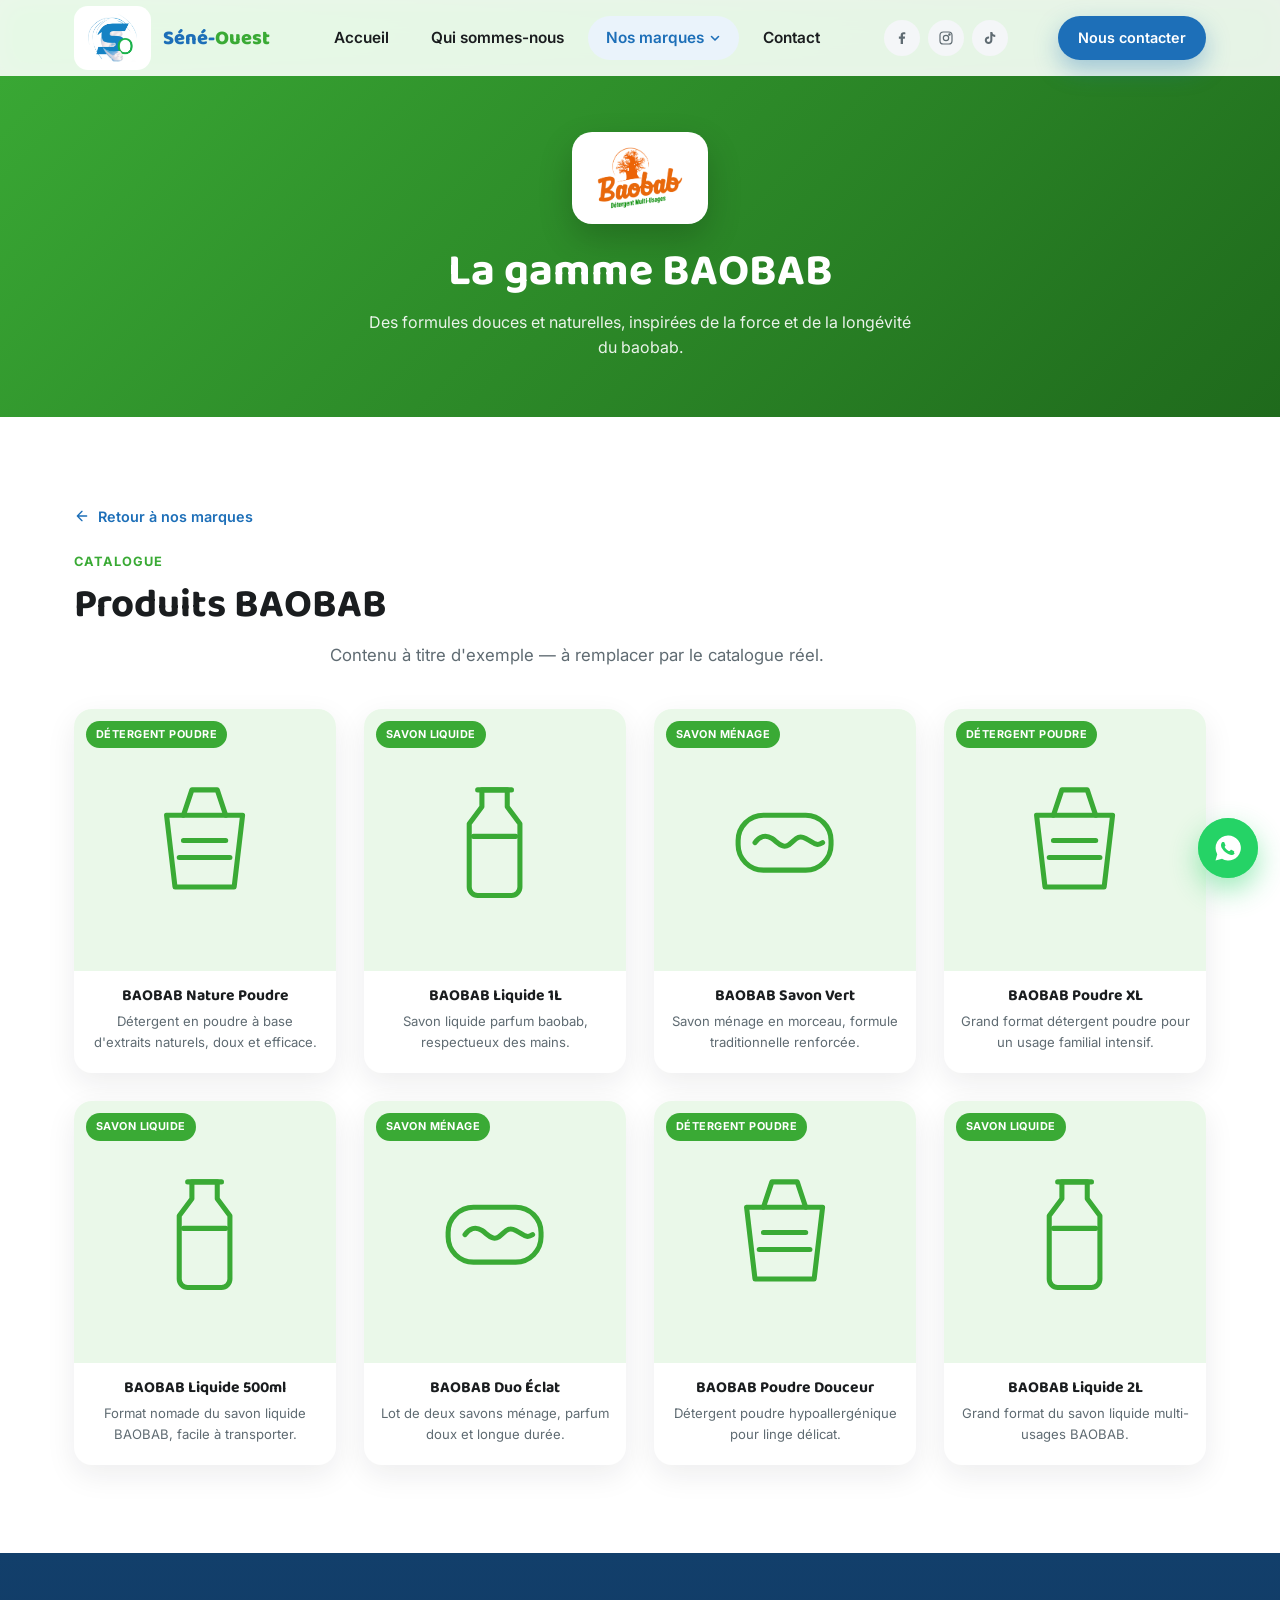
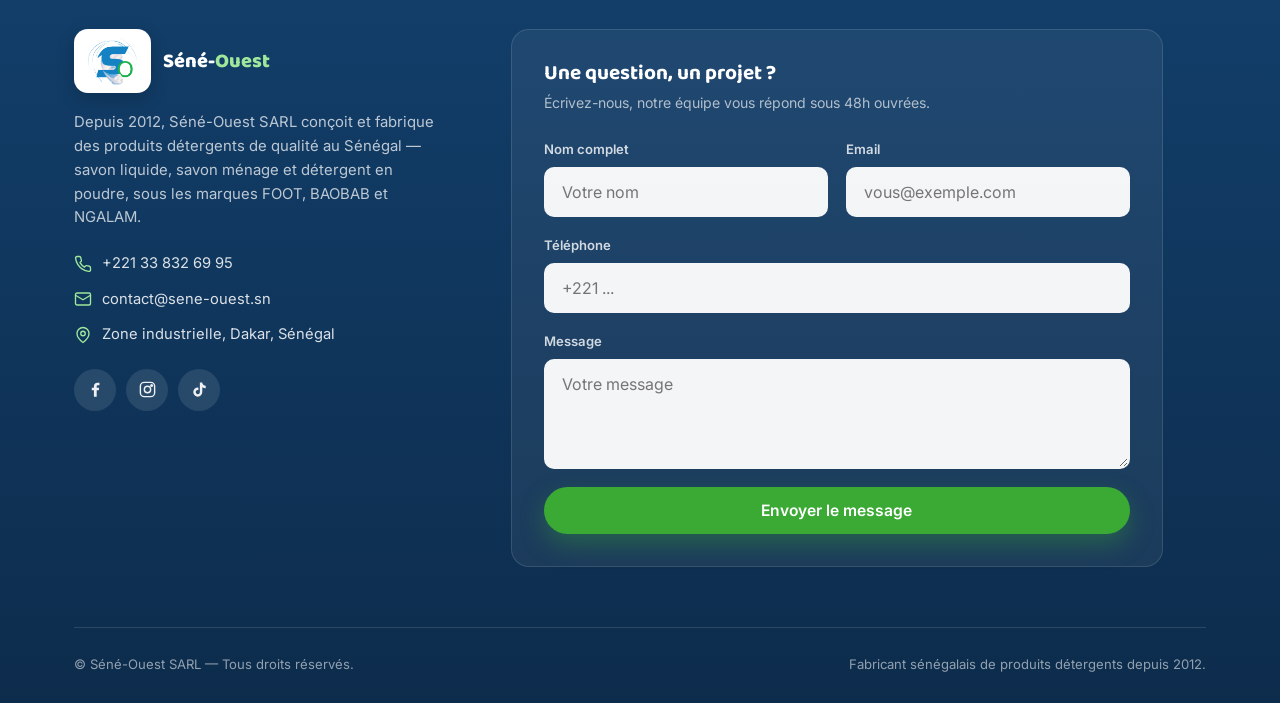
==== baobab.html @ f4e83b1d "Site Séné-Ouest - version initiale" ====
<!DOCTYPE html>
<html lang="fr">
<head>
<meta charset="UTF-8">
<meta name="viewport" content="width=device-width, initial-scale=1.0">
<title>BAOBAB — Nos produits | Séné-Ouest SARL</title>
<meta name="description" content="Découvrez la gamme BAOBAB : savon liquide, savon ménage en morceaux et détergent en poudre par Séné-Ouest SARL.">
<link rel="icon" type="image/png" href="img/favicon.png">
<link rel="stylesheet" href="css/style.css">
<style>
  [data-products-grid] .product-media { background:#eaf8e9; color:#3AAA35; }
  [data-products-grid] .product-tag { background:#3AAA35; }
</style>
</head>
<body data-page="baobab">

<div id="site-header"></div>

<main>

  <section class="brand-hero brand-hero--baobab">
    <div class="container">
      <span class="brand-hero-badge"><img src="img/brand-baobab.png" alt="Logo BAOBAB"></span>
      <h1>La gamme BAOBAB</h1>
      <p>Des formules douces et naturelles, inspirées de la force et de la longévité du baobab.</p>
    </div>
  </section>

  <section class="section">
    <div class="container">
      <a href="nos-marques.html" class="back-link">
        <svg viewBox="0 0 24 24" fill="none" stroke="currentColor" stroke-width="2" stroke-linecap="round" stroke-linejoin="round"><path d="M19 12H5M12 19l-7-7 7-7"/></svg>
        Retour à nos marques
      </a>

      <div class="section-header reveal" style="text-align:left;margin-bottom:36px">
        <span class="eyebrow">Catalogue</span>
        <h2 class="section-title">Produits BAOBAB</h2>
        <p class="section-subtitle mt-0">Contenu à titre d'exemple — à remplacer par le catalogue réel.</p>
      </div>

      <div class="products-grid" data-products-grid="baobab"></div>
    </div>
  </section>

</main>

<div id="site-footer"></div>

<script src="js/main.js"></script>
<script src="js/products.js"></script>
</body>
</html>
---- css/style.css ----
/* ==========================================================================
   Séné-Ouest SARL — Site vitrine
   Charte : bleu #1D6FB8 / vert #3AAA35, fond blanc dominant
   ========================================================================== */

@import url('https://fonts.googleapis.com/css2?family=Baloo+2:wght@500;600;700;800&family=Inter:wght@400;500;600;700&display=swap');

:root {
  --blue: #1D6FB8;
  --blue-dark: #15578f;
  --blue-light: #eaf3fb;
  --green: #3AAA35;
  --green-dark: #2e8a2a;
  --green-light: #eaf8e9;
  --dark: #1a1d1f;
  --gray: #5f6b72;
  --gray-light: #f4f6f8;
  --white: #ffffff;
  --radius: 18px;
  --radius-sm: 10px;
  --shadow: 0 10px 30px rgba(20, 30, 40, 0.08);
  --shadow-hover: 0 18px 40px rgba(20, 30, 40, 0.16);
  --ease: cubic-bezier(.4, 0, .2, 1);
  --header-h: 76px;
}

* { margin: 0; padding: 0; box-sizing: border-box; }

html { scroll-behavior: smooth; scroll-padding-top: var(--header-h); }

body {
  font-family: 'Inter', system-ui, sans-serif;
  color: var(--dark);
  background: var(--white);
  line-height: 1.6;
  -webkit-font-smoothing: antialiased;
}

h1, h2, h3, h4, .font-title {
  font-family: 'Baloo 2', 'Inter', sans-serif;
  font-weight: 700;
  line-height: 1.15;
  color: var(--dark);
}

a { color: inherit; text-decoration: none; }
img { max-width: 100%; display: block; }
ul { list-style: none; }
button { font-family: inherit; cursor: pointer; border: none; background: none; }
input, textarea, select { font-family: inherit; font-size: 1rem; }

.container {
  width: 100%;
  max-width: 1180px;
  margin-inline: auto;
  padding-inline: 24px;
}

.section { padding: 88px 0; }
.section--tight { padding: 56px 0; }
.section--alt { background: var(--gray-light); }

.eyebrow {
  display: inline-block;
  font-weight: 700;
  font-size: 0.8rem;
  letter-spacing: .08em;
  text-transform: uppercase;
  color: var(--green);
  margin-bottom: 10px;
}

.section-title {
  font-size: clamp(1.7rem, 3.2vw, 2.5rem);
  margin-bottom: 14px;
}

.section-subtitle {
  color: var(--gray);
  font-size: 1.05rem;
  max-width: 620px;
  margin-bottom: 40px;
}

.section-header { text-align: center; }
.section-header .section-subtitle { margin-inline: auto; }

/* ---------- Buttons ---------- */
.btn {
  display: inline-flex;
  align-items: center;
  justify-content: center;
  gap: 8px;
  padding: 14px 30px;
  border-radius: 999px;
  font-weight: 600;
  font-size: 0.98rem;
  transition: transform .28s var(--ease), box-shadow .28s var(--ease), background-color .28s var(--ease), color .28s var(--ease);
  white-space: nowrap;
}
.btn:active { transform: translateY(1px) scale(.98); }

.btn-primary {
  background: var(--blue);
  color: var(--white);
  box-shadow: 0 10px 24px rgba(29, 111, 184, .35);
}
.btn-primary:hover { background: var(--blue-dark); transform: translateY(-3px); box-shadow: 0 16px 30px rgba(29, 111, 184, .4); }

.btn-accent {
  background: var(--green);
  color: var(--white);
  box-shadow: 0 10px 24px rgba(58, 170, 53, .35);
}
.btn-accent:hover { background: var(--green-dark); transform: translateY(-3px); box-shadow: 0 16px 30px rgba(58, 170, 53, .4); }

.btn-outline {
  background: transparent;
  color: var(--white);
  border: 2px solid rgba(255,255,255,.85);
}
.btn-outline:hover { background: rgba(255,255,255,.15); transform: translateY(-3px); }

.btn-outline-dark {
  background: transparent;
  color: var(--blue);
  border: 2px solid var(--blue);
}
.btn-outline-dark:hover { background: var(--blue); color: var(--white); transform: translateY(-3px); }

.btn-sm { padding: 10px 20px; font-size: .9rem; }
.btn-block { width: 100%; }

/* ==========================================================================
   Header / Navigation
   ========================================================================== */
.site-header {
  position: fixed;
  inset-inline: 0;
  top: 0;
  height: var(--header-h);
  display: flex;
  align-items: center;
  background: rgba(255,255,255,.9);
  backdrop-filter: saturate(180%) blur(14px);
  z-index: 1000;
  transition: box-shadow .3s var(--ease), background-color .3s var(--ease);
}
.site-header.is-scrolled { box-shadow: 0 4px 20px rgba(20,30,40,.08); background: rgba(255,255,255,.97); }

.site-header .container {
  display: flex;
  align-items: center;
  justify-content: space-between;
  height: 100%;
}

.brand { display: flex; align-items: center; gap: 12px; flex-shrink: 0; }
.brand-logo-wrap {
  display: inline-flex;
  align-items: center;
  justify-content: center;
  background: var(--white);
  border-radius: 14px;
  padding: 6px 12px;
}
.brand-logo { height: 52px; width: auto; display: block; }
.brand-name {
  font-family: 'Baloo 2', sans-serif;
  font-weight: 800;
  font-size: 1.25rem;
  color: var(--blue);
  line-height: 1;
  white-space: nowrap;
}
.brand-name span { color: var(--green); }
.footer-intro .brand-name { color: var(--white); }
.footer-intro .brand-name span { color: #9fe89b; }

.nav-desktop { display: none; }
@media (min-width: 900px) {
  .nav-desktop { display: flex; align-items: center; gap: 6px; }
}

.nav-link {
  position: relative;
  padding: 10px 18px;
  font-weight: 600;
  font-size: .96rem;
  border-radius: 999px;
  color: var(--dark);
  transition: color .25s var(--ease), background-color .25s var(--ease);
}
.nav-link:hover { color: var(--blue); background: var(--blue-light); }
.nav-link.is-active { color: var(--blue); background: var(--blue-light); }

.nav-item-dropdown { position: relative; }
.nav-item-dropdown > .nav-link { display: inline-flex; align-items: center; gap: 5px; }
.nav-caret { transition: transform .25s var(--ease); }
.nav-item-dropdown:hover .nav-caret { transform: rotate(180deg); }

.dropdown-menu {
  position: absolute;
  top: calc(100% + 10px);
  left: 50%;
  transform: translateX(-50%) translateY(6px);
  min-width: 200px;
  background: var(--white);
  border-radius: var(--radius-sm);
  box-shadow: var(--shadow-hover);
  padding: 10px;
  opacity: 0;
  visibility: hidden;
  transition: opacity .25s var(--ease), transform .25s var(--ease), visibility .25s;
}
.nav-item-dropdown:hover .dropdown-menu,
.nav-item-dropdown:focus-within .dropdown-menu {
  opacity: 1;
  visibility: visible;
  transform: translateX(-50%) translateY(0);
}
.dropdown-menu a {
  display: flex;
  align-items: center;
  gap: 10px;
  padding: 10px 12px;
  border-radius: 8px;
  font-weight: 600;
  font-size: .92rem;
  color: var(--dark);
  transition: background-color .2s var(--ease), color .2s var(--ease), padding-left .2s var(--ease);
}
.dropdown-menu a:hover { background: var(--blue-light); color: var(--blue); padding-left: 16px; }
.dropdown-menu .dot { width: 8px; height: 8px; border-radius: 50%; flex-shrink: 0; }

.header-social { display: flex; align-items: center; gap: 8px; }
.header-social a {
  width: 36px;
  height: 36px;
  border-radius: 50%;
  background: var(--gray-light);
  color: var(--gray);
  display: flex;
  align-items: center;
  justify-content: center;
  transition: background-color .25s var(--ease), color .25s var(--ease), transform .25s var(--ease);
}
.header-social svg { width: 16px; height: 16px; }
.header-social a:hover { background: var(--blue-light); color: var(--blue); transform: translateY(-2px); }

.header-social--desktop { display: none; }
@media (min-width: 900px) { .header-social--desktop { display: flex; margin-right: 4px; } }

.header-social--mobile { margin-top: 18px; }

.header-cta { display: none; }
@media (min-width: 900px) { .header-cta { display: inline-flex; } }

/* Mobile toggle */
.nav-toggle {
  display: flex;
  flex-direction: column;
  justify-content: center;
  gap: 5px;
  width: 42px;
  height: 42px;
  align-items: center;
}
@media (min-width: 900px) { .nav-toggle { display: none; } }
.nav-toggle span {
  display: block;
  width: 24px;
  height: 2.5px;
  background: var(--dark);
  border-radius: 2px;
  transition: transform .3s var(--ease), opacity .3s var(--ease);
}
.nav-toggle.is-open span:nth-child(1) { transform: translateY(7.5px) rotate(45deg); }
.nav-toggle.is-open span:nth-child(2) { opacity: 0; }
.nav-toggle.is-open span:nth-child(3) { transform: translateY(-7.5px) rotate(-45deg); }

.nav-mobile {
  position: fixed;
  top: var(--header-h);
  left: 0;
  right: 0;
  bottom: 0;
  background: var(--white);
  transform: translateX(100%);
  transition: transform .35s var(--ease);
  overflow-y: auto;
  z-index: 999;
  padding: 20px 24px 40px;
}
.nav-mobile.is-open { transform: translateX(0); }
@media (min-width: 900px) { .nav-mobile { display: none; } }

.nav-mobile .nav-link { display: block; width: 100%; text-align: left; padding: 14px 16px; font-size: 1.05rem; }

.accordion-trigger {
  display: flex;
  align-items: center;
  justify-content: space-between;
  width: 100%;
  padding: 14px 16px;
  font-weight: 600;
  font-size: 1.05rem;
  border-radius: 999px;
}
.accordion-trigger:hover { color: var(--blue); background: var(--blue-light); }
.accordion-trigger .nav-caret { transition: transform .3s var(--ease); }
.accordion-trigger.is-open .nav-caret { transform: rotate(180deg); }

.accordion-panel {
  max-height: 0;
  overflow: hidden;
  transition: max-height .35s var(--ease);
  padding-left: 12px;
}
.accordion-panel a {
  display: flex;
  align-items: center;
  gap: 10px;
  padding: 12px 16px;
  font-weight: 600;
  color: var(--gray);
}
.accordion-panel a:hover { color: var(--blue); }
.accordion-panel .dot { width: 8px; height: 8px; border-radius: 50%; }

.nav-mobile .header-cta { display: flex; margin-top: 18px; }

/* ==========================================================================
   Hero
   ========================================================================== */
.hero {
  position: relative;
  min-height: 100vh;
  display: flex;
  align-items: center;
  overflow: hidden;
  background: linear-gradient(160deg, var(--blue) 0%, #164f85 55%, #103a63 100%);
}

.hero-blob {
  position: absolute;
  border-radius: 50%;
  filter: blur(4px);
  opacity: .35;
  animation: float 9s ease-in-out infinite;
}
.hero-blob--1 { width: 420px; height: 420px; background: var(--green); top: -120px; right: -100px; }
.hero-blob--2 { width: 300px; height: 300px; background: #ffffff; bottom: -80px; left: -60px; opacity: .12; animation-delay: -3s; }
.hero-blob--3 { width: 180px; height: 180px; background: var(--green); bottom: 12%; right: 12%; opacity: .2; animation-delay: -6s; }

@keyframes float {
  0%, 100% { transform: translate(0, 0) scale(1); }
  50% { transform: translate(-20px, 24px) scale(1.06); }
}

.hero-bubbles { position: absolute; inset: 0; overflow: hidden; pointer-events: none; }
.float-bottle {
  position: absolute;
  bottom: -140px;
  opacity: 0;
  filter: drop-shadow(0 10px 18px rgba(0,0,0,.28));
  animation: float-rise linear infinite;
  will-change: transform, opacity;
}
@keyframes float-rise {
  0% { transform: translateY(0) rotate(0deg); opacity: 0; }
  8% { opacity: .8; }
  50% { transform: translateY(-58vh) rotate(var(--tilt, 8deg)); }
  92% { opacity: .8; }
  100% { transform: translateY(-125vh) rotate(calc(var(--tilt, 8deg) * -1)); opacity: 0; }
}

.hero-content {
  position: relative;
  z-index: 2;
  padding-top: var(--header-h);
  text-align: center;
  color: var(--white);
}
.hero-content .eyebrow { color: #9fe89b; }
.hero-title {
  font-size: clamp(2.2rem, 6vw, 4rem);
  color: var(--white);
  max-width: 900px;
  margin: 0 auto 20px;
}
.hero-title .hl { color: #9fe89b; }
.hero-subtitle {
  font-size: clamp(1rem, 2vw, 1.2rem);
  max-width: 620px;
  margin: 0 auto 36px;
  color: rgba(255,255,255,.88);
}
.hero-actions { display: flex; gap: 16px; justify-content: center; flex-wrap: wrap; }

.scroll-cue {
  position: absolute;
  bottom: 28px;
  left: 50%;
  transform: translateX(-50%);
  color: rgba(255,255,255,.75);
  display: flex;
  flex-direction: column;
  align-items: center;
  gap: 6px;
  font-size: .78rem;
  letter-spacing: .06em;
  text-transform: uppercase;
  animation: bounce 2s ease-in-out infinite;
}
@keyframes bounce {
  0%, 100% { transform: translate(-50%, 0); }
  50% { transform: translate(-50%, 8px); }
}

/* ==========================================================================
   Reveal on scroll
   ========================================================================== */
.reveal {
  opacity: 0;
  transform: translateY(36px);
  transition: opacity .7s var(--ease), transform .7s var(--ease);
}
.reveal.is-visible { opacity: 1; transform: translateY(0); }
.reveal-delay-1.is-visible { transition-delay: .1s; }
.reveal-delay-2.is-visible { transition-delay: .2s; }
.reveal-delay-3.is-visible { transition-delay: .3s; }
.reveal-delay-4.is-visible { transition-delay: .4s; }

/* ==========================================================================
   About summary (home) & About page
   ========================================================================== */
.about-grid {
  display: grid;
  gap: 48px;
  align-items: center;
}
@media (min-width: 900px) { .about-grid { grid-template-columns: 1fr 1fr; gap: 64px; } }
@media (min-width: 900px) { .about-grid--reverse .about-photo { order: 2; } }

.about-photo {
  position: relative;
  border-radius: var(--radius);
  overflow: hidden;
  aspect-ratio: 4/3.2;
  box-shadow: var(--shadow);
}
.about-photo svg { width: 100%; height: 100%; }
.about-photo img.brand-logo-photo { width: 100%; height: 100%; object-fit: contain; padding: 48px; box-sizing: border-box; }
.about-photo img.about-photo-img { width: 100%; height: 100%; object-fit: cover; object-position: center; display: block; }
.about-photo::after {
  content: '';
  position: absolute;
  inset: 0;
  border-radius: var(--radius);
  box-shadow: inset 0 0 0 1px rgba(0,0,0,.05);
}

.about-badge {
  position: absolute;
  bottom: -20px;
  right: -16px;
  background: var(--white);
  border-radius: var(--radius-sm);
  box-shadow: var(--shadow-hover);
  padding: 16px 20px;
  text-align: center;
  min-width: 120px;
}
.about-badge strong { display: block; font-family: 'Baloo 2', sans-serif; font-size: 1.7rem; color: var(--blue); }
.about-badge span { font-size: .78rem; color: var(--gray); font-weight: 600; }

.about-text p { color: var(--gray); margin-bottom: 16px; }
.about-text .btn { margin-top: 12px; }

.maison-title {
  font-size: clamp(2.3rem, 5vw, 3.8rem);
  margin-bottom: 18px;
}
.maison-title .word { display: inline-block; }
.maison-title .word--accent {
  color: var(--green);
  font-size: 1.3em;
}
.maison-title .word--accent.reveal {
  transition: none;
  transform: translateY(36px) scale(.6) rotate(-8deg);
}
.maison-title .word--accent.reveal.is-visible {
  animation: propre-pop .8s var(--ease) forwards;
}
@keyframes propre-pop {
  0% { transform: translateY(36px) scale(.6) rotate(-8deg); opacity: 0; }
  55% { transform: translateY(-8px) scale(1.15) rotate(4deg); opacity: 1; }
  100% { transform: translateY(0) scale(1) rotate(0deg); opacity: 1; }
}

/* Values grid (about page) */
.values-grid {
  display: grid;
  gap: 24px;
  grid-template-columns: 1fr;
}
@media (min-width: 700px) { .values-grid { grid-template-columns: repeat(3, 1fr); } }

.value-card {
  background: var(--white);
  border-radius: var(--radius);
  padding: 32px 26px;
  box-shadow: var(--shadow);
  transition: transform .35s var(--ease), box-shadow .35s var(--ease);
}
.value-card:hover { transform: translateY(-8px); box-shadow: var(--shadow-hover); }
.value-icon {
  width: 56px;
  height: 56px;
  border-radius: 14px;
  display: flex;
  align-items: center;
  justify-content: center;
  margin-bottom: 18px;
}
.value-icon svg { width: 28px; height: 28px; }
.value-card h3 { font-size: 1.15rem; margin-bottom: 10px; }
.value-card p { color: var(--gray); font-size: .95rem; }

/* ==========================================================================
   Marques (cards)
   ========================================================================== */
.brands-grid {
  display: grid;
  gap: 28px;
  grid-template-columns: 1fr;
}
@media (min-width: 700px) { .brands-grid { grid-template-columns: repeat(3, 1fr); } }

.brand-card {
  position: relative;
  display: block;
  border-radius: var(--radius);
  overflow: hidden;
  background: var(--white);
  box-shadow: var(--shadow);
  transition: transform .4s var(--ease), box-shadow .4s var(--ease);
  isolation: isolate;
}
.brand-card:hover { transform: translateY(-10px) scale(1.015); box-shadow: var(--shadow-hover); }

.brand-card-media {
  aspect-ratio: 16/11;
  display: flex;
  align-items: center;
  justify-content: center;
  padding: 30px;
  transition: transform .5s var(--ease);
}
.brand-card:hover .brand-card-media { transform: scale(1.05); }
.brand-card-media svg { width: 100%; height: 100%; max-height: 130px; }
.brand-card-media img.brand-logo-img { width: auto; height: 100%; max-height: 130px; max-width: 100%; object-fit: contain; }

.brand-card-body { padding: 22px 26px 28px; }
.brand-card-body h3 { font-size: 1.3rem; margin-bottom: 8px; }
.brand-card-body p { color: var(--gray); font-size: .93rem; margin-bottom: 16px; }
.brand-card-link { display: inline-flex; align-items: center; gap: 6px; font-weight: 700; font-size: .9rem; }
.brand-card-link svg { width: 16px; height: 16px; transition: transform .3s var(--ease); }
.brand-card:hover .brand-card-link svg { transform: translateX(5px); }

.brand-card--foot .brand-card-link { color: var(--blue); }
.brand-card--baobab .brand-card-link { color: var(--green); }
.brand-card--ngalam .brand-card-link { color: var(--blue); }

/* ==========================================================================
   Page marque — hero band
   ========================================================================== */
.brand-hero {
  padding: calc(var(--header-h) + 56px) 0 56px;
  text-align: center;
  color: var(--white);
  position: relative;
  overflow: hidden;
}
.brand-hero-badge {
  display: inline-flex;
  align-items: center;
  justify-content: center;
  background: var(--white);
  border-radius: 20px;
  padding: 14px 24px;
  margin: 0 auto 22px;
  box-shadow: 0 14px 34px rgba(0,0,0,.2);
}
.brand-hero-badge img { height: 64px; width: auto; display: block; }
.brand-hero h1 { color: var(--white); font-size: clamp(1.9rem, 4vw, 2.8rem); margin-bottom: 12px; }
.brand-hero p { color: rgba(255,255,255,.9); max-width: 560px; margin: 0 auto; }

.brand-hero--foot { background: linear-gradient(135deg, var(--blue), #123f6b); }
.brand-hero--baobab { background: linear-gradient(135deg, var(--green), #1f6a1c); }
.brand-hero--ngalam { background: linear-gradient(135deg, #164f85, var(--blue)); }

/* ==========================================================================
   Produits — grille de cards
   ========================================================================== */
.products-grid {
  display: grid;
  gap: 22px;
  grid-template-columns: repeat(2, 1fr);
}
@media (min-width: 700px) { .products-grid { grid-template-columns: repeat(3, 1fr); gap: 26px; } }
@media (min-width: 1024px) { .products-grid { grid-template-columns: repeat(4, 1fr); gap: 28px; } }

.product-card {
  background: var(--white);
  border-radius: var(--radius);
  overflow: hidden;
  box-shadow: var(--shadow);
  transition: transform .35s var(--ease), box-shadow .35s var(--ease);
  display: flex;
  flex-direction: column;
}
.product-card:hover { transform: translateY(-8px) scale(1.02); box-shadow: var(--shadow-hover); }

.product-media {
  aspect-ratio: 1/1;
  display: flex;
  align-items: center;
  justify-content: center;
  padding: 22px;
  position: relative;
}
.product-media svg { width: 62%; height: 62%; transition: transform .4s var(--ease); }
.product-card:hover .product-media svg { transform: scale(1.08) rotate(-3deg); }
.product-media img.product-photo { width: 100%; height: 100%; object-fit: contain; transition: transform .4s var(--ease); }
.product-card:hover .product-media img.product-photo { transform: scale(1.06); }

.product-tag {
  position: absolute;
  top: 12px;
  left: 12px;
  font-size: .68rem;
  font-weight: 700;
  text-transform: uppercase;
  letter-spacing: .04em;
  padding: 5px 10px;
  border-radius: 999px;
  color: var(--white);
}

.product-body { padding: 16px 16px 20px; flex: 1; display: flex; flex-direction: column; text-align: center; }
.product-body h3 { font-size: .98rem; margin-bottom: 6px; }
.product-body p { color: var(--gray); font-size: .82rem; flex: 1; }

/* ==========================================================================
   Localisation
   ========================================================================== */
.map-wrap {
  display: grid;
  gap: 32px;
  grid-template-columns: 1fr;
}
@media (min-width: 900px) { .map-wrap { grid-template-columns: 1.1fr .9fr; align-items: stretch; } }

.map-embed {
  border-radius: var(--radius);
  overflow: hidden;
  box-shadow: var(--shadow);
  min-height: 320px;
  border: none;
}
.map-embed iframe { width: 100%; height: 100%; min-height: 320px; border: 0; display: block; }

.location-card {
  background: var(--white);
  border-radius: var(--radius);
  box-shadow: var(--shadow);
  padding: 34px;
  display: flex;
  flex-direction: column;
  justify-content: center;
  gap: 22px;
}
.location-item { display: flex; gap: 16px; align-items: flex-start; }
.location-icon {
  width: 44px; height: 44px; border-radius: 12px;
  background: var(--blue-light); color: var(--blue);
  display: flex; align-items: center; justify-content: center; flex-shrink: 0;
}
.location-icon svg { width: 20px; height: 20px; }
.location-item h4 { font-size: .95rem; margin-bottom: 3px; }
.location-item p, .location-item a { color: var(--gray); font-size: .92rem; }
.location-item a:hover { color: var(--blue); }

/* ==========================================================================
   Footer + Contact form
   ========================================================================== */
.site-footer {
  background: linear-gradient(180deg, #123f6b, #0d2c4c);
  color: rgba(255,255,255,.92);
  padding: 76px 0 28px;
}
.footer-grid {
  display: grid;
  gap: 48px;
  grid-template-columns: 1fr;
}
@media (min-width: 960px) { .footer-grid { grid-template-columns: .9fr 1.1fr; } }

.footer-intro .brand { margin-bottom: 18px; }
.footer-intro .brand-logo-wrap { box-shadow: 0 6px 18px rgba(0,0,0,.18); }
.footer-intro p { color: rgba(255,255,255,.72); max-width: 360px; margin-bottom: 22px; font-size: .93rem; }

.footer-coords { display: flex; flex-direction: column; gap: 12px; margin-bottom: 22px; }
.footer-coords a, .footer-coords span {
  display: flex; align-items: center; gap: 10px; font-size: .92rem; color: rgba(255,255,255,.85);
  transition: color .25s var(--ease);
}
.footer-coords a:hover { color: #9fe89b; }
.footer-coords svg { width: 18px; height: 18px; flex-shrink: 0; color: #9fe89b; }

.social-row { display: flex; gap: 10px; }
.social-btn {
  width: 42px; height: 42px; border-radius: 50%;
  background: rgba(255,255,255,.1);
  display: flex; align-items: center; justify-content: center;
  transition: background-color .3s var(--ease), transform .3s var(--ease);
}
.social-btn svg { width: 19px; height: 19px; }
.social-btn:hover { background: var(--green); transform: translateY(-4px); }

/* Bouton flottant WhatsApp (site-wide) */
.whatsapp-float {
  position: fixed;
  right: 22px;
  bottom: 22px;
  width: 60px;
  height: 60px;
  border-radius: 50%;
  background: #25D366;
  color: #ffffff;
  display: flex;
  align-items: center;
  justify-content: center;
  box-shadow: 0 12px 28px rgba(37, 211, 102, .45);
  z-index: 950;
  transition: transform .3s var(--ease), box-shadow .3s var(--ease);
}
.whatsapp-float::before {
  content: '';
  position: absolute;
  inset: 0;
  border-radius: 50%;
  background: #25D366;
  opacity: .55;
  animation: whatsapp-pulse 2.4s ease-out infinite;
  z-index: -1;
}
.whatsapp-float svg { width: 30px; height: 30px; }
.whatsapp-float:hover { transform: scale(1.08); box-shadow: 0 16px 34px rgba(37, 211, 102, .55); }

@keyframes whatsapp-pulse {
  0% { transform: scale(1); opacity: .55; }
  100% { transform: scale(1.7); opacity: 0; }
}

@media (max-width: 599px) {
  .whatsapp-float { width: 52px; height: 52px; right: 16px; bottom: 16px; }
  .whatsapp-float svg { width: 26px; height: 26px; }
}

.footer-form-card {
  background: rgba(255,255,255,.06);
  border: 1px solid rgba(255,255,255,.12);
  border-radius: var(--radius);
  padding: 32px;
}
.footer-form-card h3 { color: var(--white); font-size: 1.3rem; margin-bottom: 6px; }
.footer-form-card .form-note { color: rgba(255,255,255,.65); font-size: .88rem; margin-bottom: 24px; }

.contact-form-card {
  background: var(--white);
  box-shadow: var(--shadow);
  border-radius: var(--radius);
  padding: 40px;
  max-width: 640px;
  margin: 0 auto;
  text-align: left;
}
.contact-form-card h3 { font-size: 1.4rem; margin-bottom: 6px; }
.contact-form-card .form-note { color: var(--gray); font-size: .92rem; margin-bottom: 26px; }
.contact-form-card .field label { color: var(--dark); }
.contact-form-card .field input, .contact-form-card .field textarea { background: var(--gray-light); }
.contact-form-card .form-feedback.success { background: var(--green-light); color: var(--green-dark); }

.form-row { display: grid; gap: 18px; grid-template-columns: 1fr; margin-bottom: 18px; }
@media (min-width: 600px) { .form-row--2 { grid-template-columns: 1fr 1fr; } }

.field { display: flex; flex-direction: column; gap: 7px; }
.field label { font-size: .82rem; font-weight: 600; color: rgba(255,255,255,.8); }
.field input, .field textarea {
  background: rgba(255,255,255,.95);
  border: 2px solid transparent;
  border-radius: var(--radius-sm);
  padding: 13px 16px;
  color: var(--dark);
  transition: border-color .25s var(--ease), box-shadow .25s var(--ease);
}
.field input:focus, .field textarea:focus {
  outline: none;
  border-color: var(--green);
  box-shadow: 0 0 0 4px rgba(58,170,53,.2);
}
.field textarea { resize: vertical; min-height: 110px; }
.field.has-error input, .field.has-error textarea { border-color: #e2564f; }
.field-error { display: none; color: #ffb3ae; font-size: .78rem; }
.field.has-error .field-error { display: block; }

.honeypot { position: absolute; left: -9999px; opacity: 0; height: 0; width: 0; }

.form-feedback {
  display: none;
  align-items: center;
  gap: 10px;
  padding: 14px 18px;
  border-radius: var(--radius-sm);
  font-size: .9rem;
  font-weight: 600;
  margin-bottom: 18px;
}
.form-feedback.is-visible { display: flex; }
.form-feedback.success { background: rgba(58,170,53,.18); color: #b7f0b2; }
.form-feedback svg { width: 20px; height: 20px; flex-shrink: 0; }

.footer-bottom {
  margin-top: 60px;
  padding-top: 26px;
  border-top: 1px solid rgba(255,255,255,.12);
  display: flex;
  flex-wrap: wrap;
  gap: 12px;
  justify-content: space-between;
  font-size: .82rem;
  color: rgba(255,255,255,.55);
}

/* ==========================================================================
   Contact page — coordinates
   ========================================================================== */
.contact-info-grid {
  display: grid;
  gap: 20px;
  grid-template-columns: 1fr;
  margin-bottom: 20px;
}
@media (min-width: 700px) { .contact-info-grid { grid-template-columns: repeat(3, 1fr); } }
.contact-info-card {
  background: var(--white);
  border-radius: var(--radius);
  box-shadow: var(--shadow);
  padding: 28px 24px;
  text-align: center;
  transition: transform .3s var(--ease), box-shadow .3s var(--ease);
}
.contact-info-card:hover { transform: translateY(-6px); box-shadow: var(--shadow-hover); }
.contact-info-card .location-icon { margin: 0 auto 14px; }
.contact-info-card h4 { margin-bottom: 6px; font-size: 1rem; }
.contact-info-card p, .contact-info-card a { color: var(--gray); font-size: .92rem; }
.contact-info-card a:hover { color: var(--blue); }

/* ==========================================================================
   Page intro band (used on secondary pages)
   ========================================================================== */
.page-hero {
  padding: calc(var(--header-h) + 64px) 0 60px;
  background: var(--gray-light);
  text-align: center;
}
.page-hero .eyebrow { }
.page-hero h1 { font-size: clamp(2rem, 4.4vw, 3rem); }
.page-hero p { color: var(--gray); max-width: 600px; margin: 14px auto 0; }

/* Breadcrumb-ish back link */
.back-link {
  display: inline-flex; align-items: center; gap: 8px;
  font-weight: 600; font-size: .9rem; color: var(--blue);
  margin-bottom: 20px;
}
.back-link svg { width: 16px; height: 16px; transition: transform .25s var(--ease); }
.back-link:hover svg { transform: translateX(-4px); }

/* Utilities */
.mt-0 { margin-top: 0 !important; }
.text-center { text-align: center; }
.flex-center { display: flex; align-items: center; justify-content: center; }
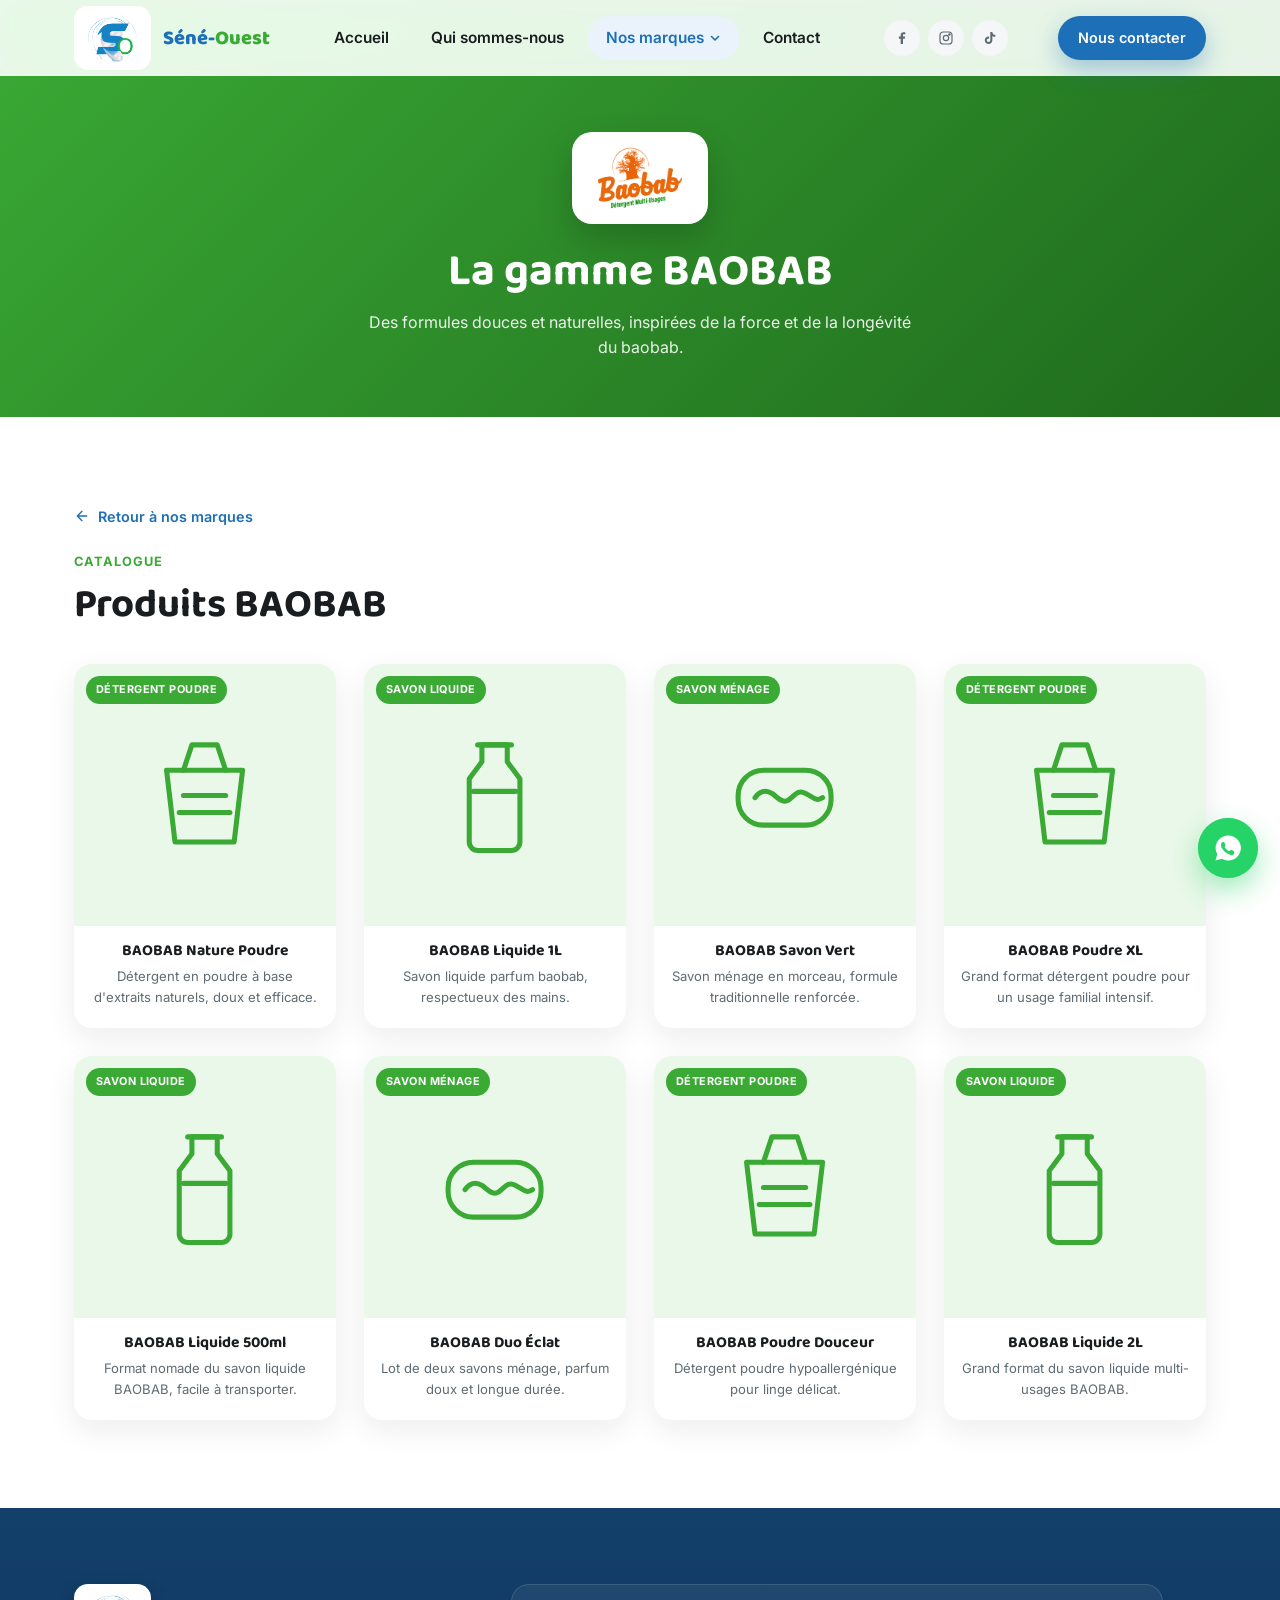
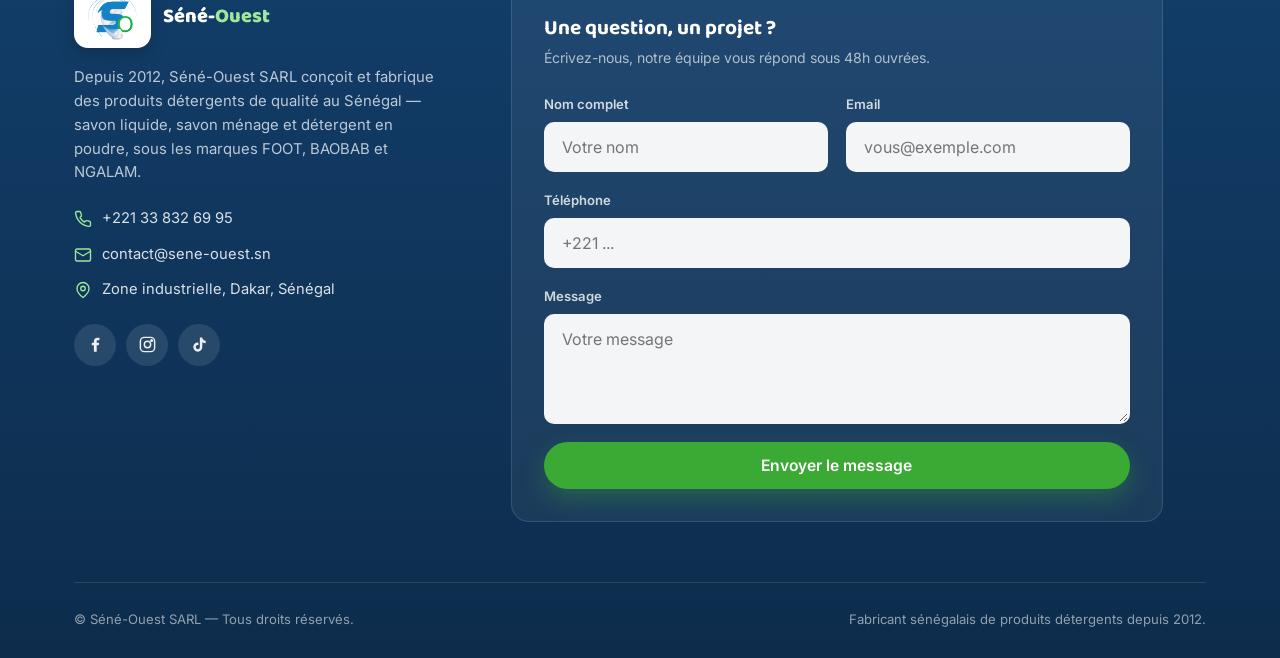
==== commit a6819883: "ajout produit foot" ====
--- a/baobab.html
+++ b/baobab.html
@@ -36,7 +36,6 @@
       <div class="section-header reveal" style="text-align:left;margin-bottom:36px">
         <span class="eyebrow">Catalogue</span>
         <h2 class="section-title">Produits BAOBAB</h2>
-        <p class="section-subtitle mt-0">Contenu à titre d'exemple — à remplacer par le catalogue réel.</p>
       </div>
 
       <div class="products-grid" data-products-grid="baobab"></div>
--- a/css/style.css
+++ b/css/style.css
@@ -625,12 +625,18 @@
 .product-card:hover { transform: translateY(-8px) scale(1.02); box-shadow: var(--shadow-hover); }
 
 .product-media {
-  aspect-ratio: 1/1;
+  position: relative;
+  width: 100%;
+  height: 0;
+  padding-top: 100%;
+}
+.product-media-inner {
+  position: absolute;
+  inset: 0;
   display: flex;
   align-items: center;
   justify-content: center;
   padding: 22px;
-  position: relative;
 }
 .product-media svg { width: 62%; height: 62%; transition: transform .4s var(--ease); }
 .product-card:hover .product-media svg { transform: scale(1.08) rotate(-3deg); }
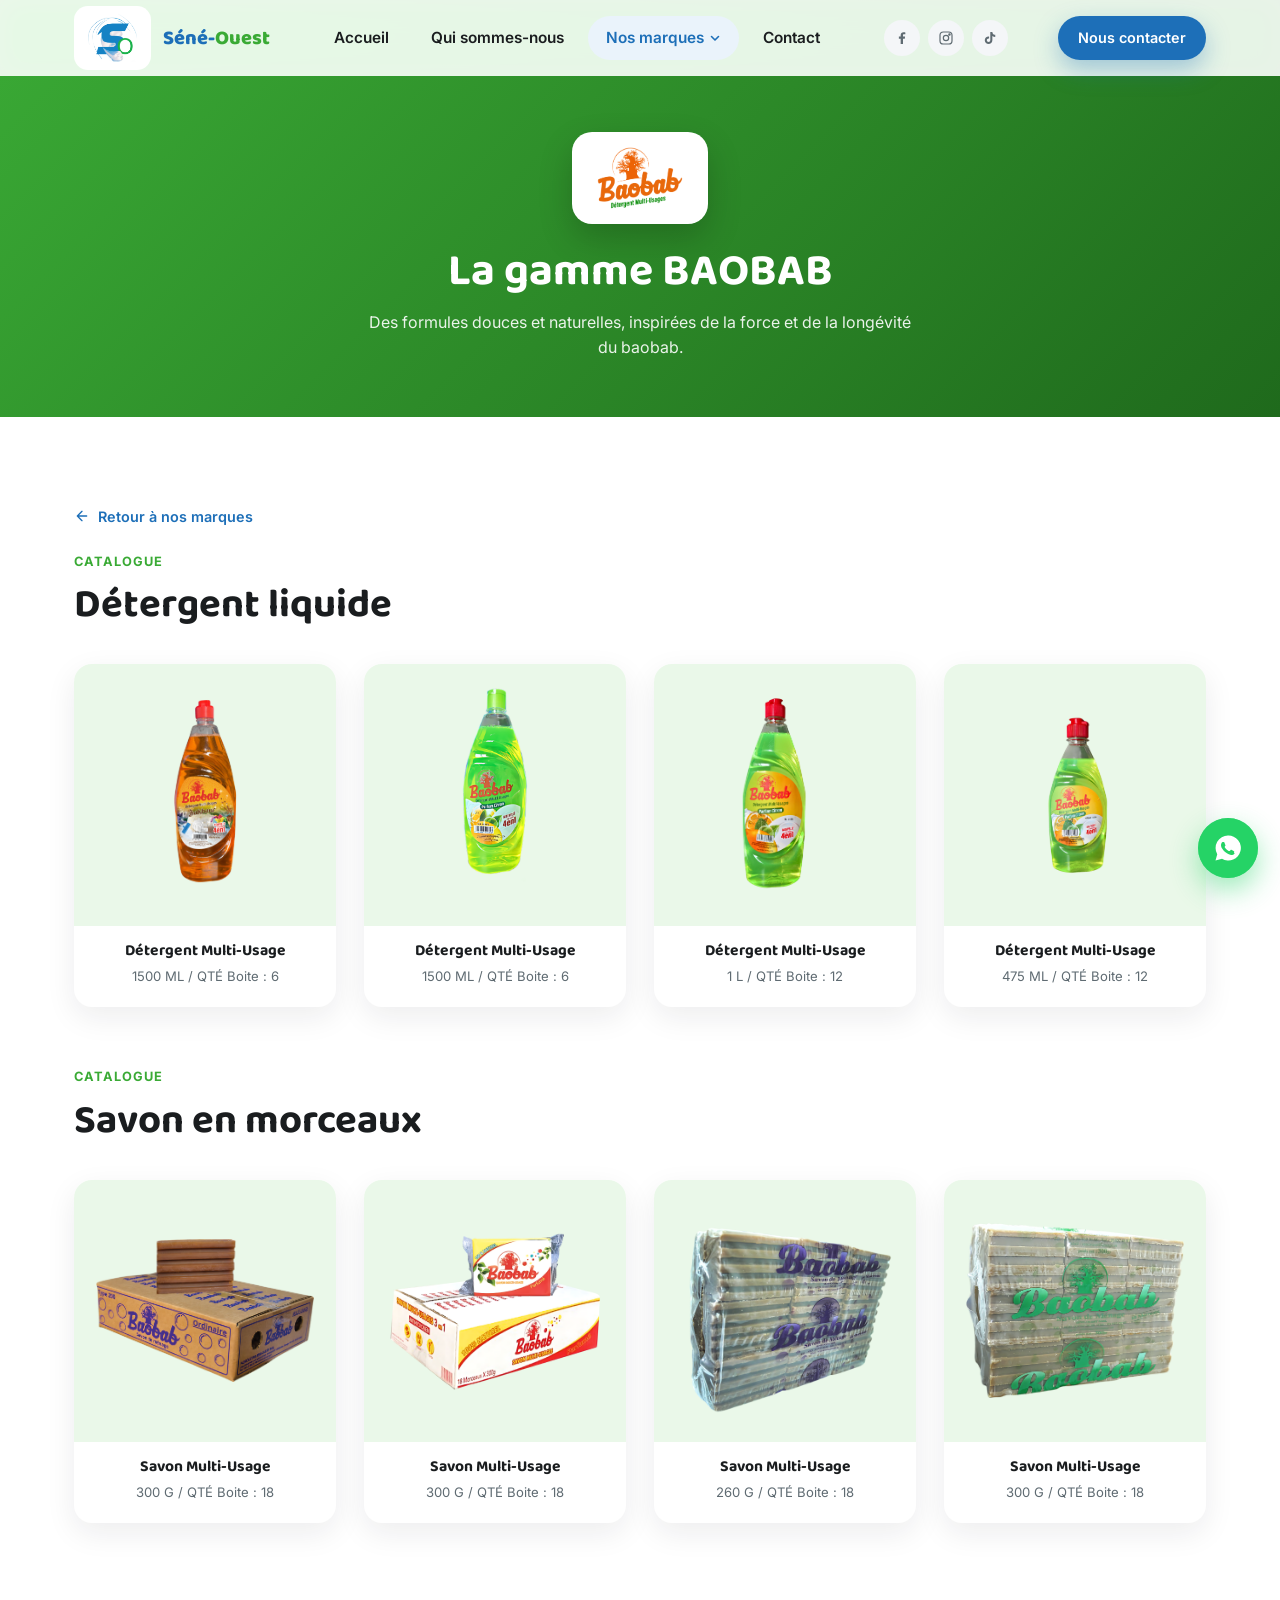
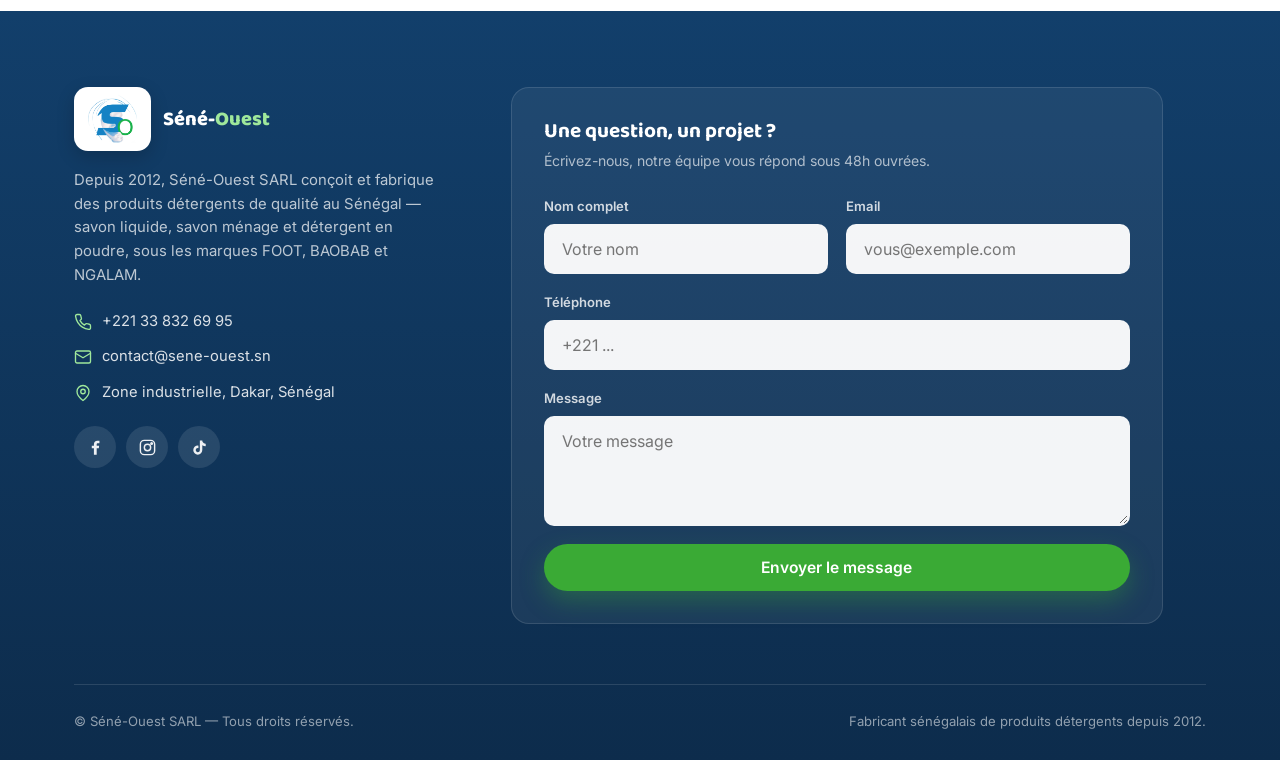
==== commit 3b2af6c5: "ajout produit baobab" ====
--- a/baobab.html
+++ b/baobab.html
@@ -35,10 +35,17 @@
 
       <div class="section-header reveal" style="text-align:left;margin-bottom:36px">
         <span class="eyebrow">Catalogue</span>
-        <h2 class="section-title">Produits BAOBAB</h2>
+        <h2 class="section-title">Détergent liquide</h2>
       </div>
 
       <div class="products-grid" data-products-grid="baobab"></div>
+
+      <div class="section-header reveal" style="text-align:left;margin:56px 0 36px">
+        <span class="eyebrow">Catalogue</span>
+        <h2 class="section-title">Savon en morceaux</h2>
+      </div>
+
+      <div class="products-grid" data-products-grid="baobab-barre"></div>
     </div>
   </section>
 
